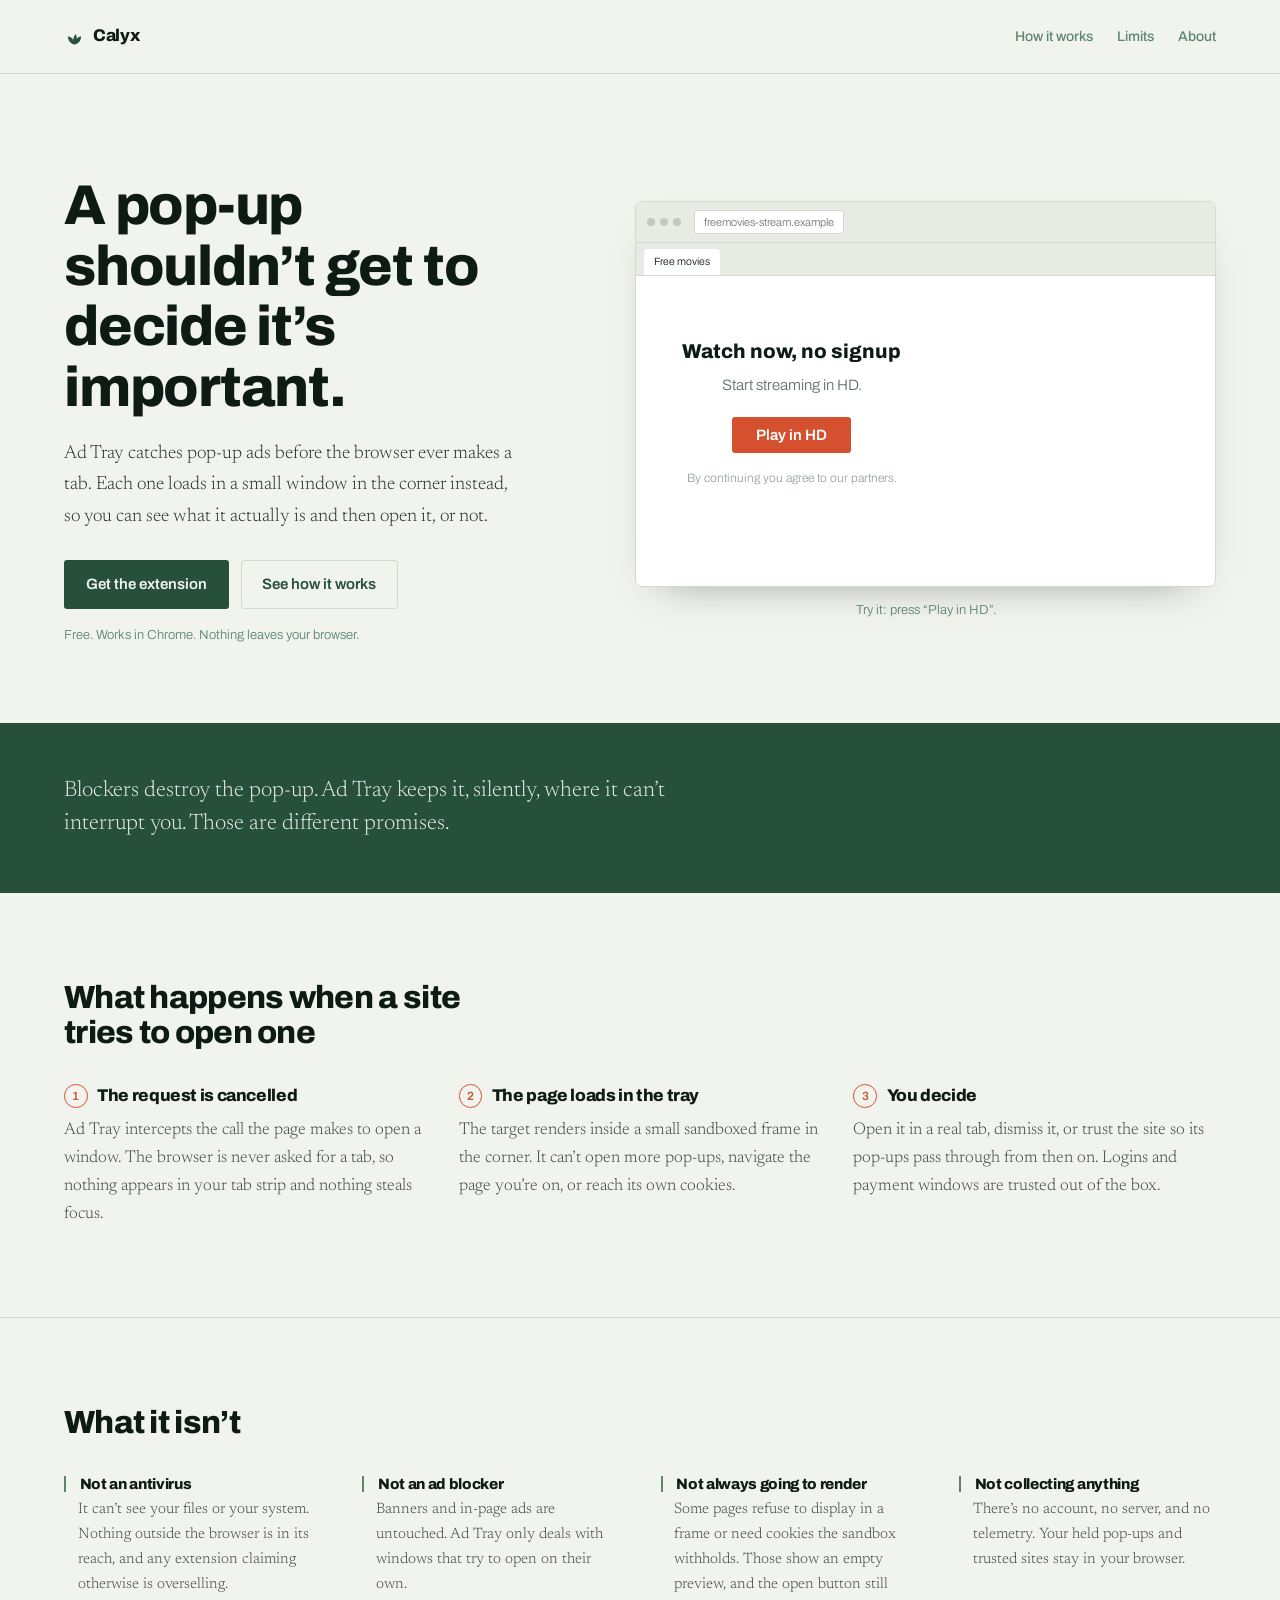
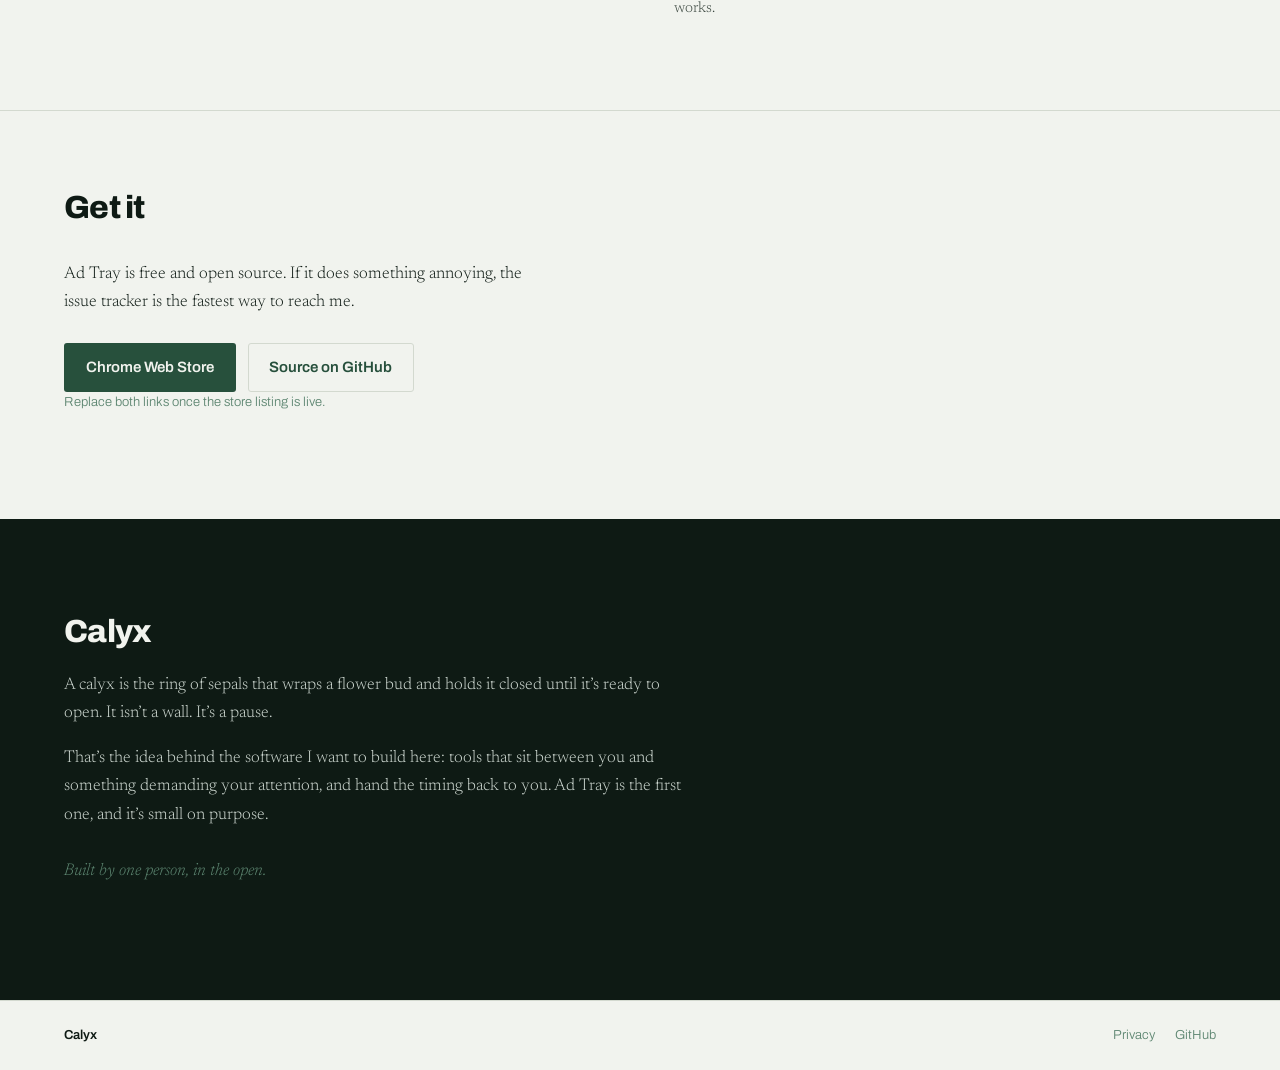
==== index.html @ 63e97046 "Elevated a file directory to root" ====
<!doctype html>
<html lang="en">
<head>
<meta charset="utf-8" />
<meta name="viewport" content="width=device-width, initial-scale=1" />
<title>Ad Tray — pop-ups, held until you decide · Calyx</title>
<meta name="description" content="Ad Tray catches pop-up ads before a tab is ever created and holds them in a small tray, rendered live, so you choose what actually opens." />
<link rel="preconnect" href="https://fonts.googleapis.com" />
<link rel="preconnect" href="https://fonts.gstatic.com" crossorigin />
<link href="https://fonts.googleapis.com/css2?family=Archivo:wght@500;600;800&family=Newsreader:ital,opsz,wght@0,6..72,300;0,6..72,400;1,6..72,400&display=swap" rel="stylesheet" />
<link rel="stylesheet" href="styles.css" />
</head>
<body>

<header class="masthead">
  <a class="wordmark" href="/">
    <svg viewBox="0 0 24 24" aria-hidden="true" focusable="false">
      <path d="M12 21c0-5-3.2-8.4-7.5-9.4C4.5 16.6 7.6 20.4 12 21Z"/>
      <path d="M12 21c0-5 3.2-8.4 7.5-9.4C19.5 16.6 16.4 20.4 12 21Z"/>
      <path d="M12 21c-2.4-4.4-1.6-8.9 1.6-12C15.2 13.1 14.7 17.4 12 21Z"/>
    </svg>
    Calyx
  </a>
  <nav>
    <a href="#how">How it works</a>
    <a href="#limits">Limits</a>
    <a href="#calyx">About</a>
  </nav>
</header>

<main>

  <section class="hero">
    <div class="hero-copy">
      <h1>A pop-up shouldn’t get to decide it’s important.</h1>
      <p class="lede">
        Ad Tray catches pop-up ads before the browser ever makes a tab.
        Each one loads in a small window in the corner instead, so you can
        see what it actually is and then open it, or not.
      </p>
      <div class="cta-row">
        <a class="btn btn-primary" href="#install">Get the extension</a>
        <a class="btn btn-quiet" href="#how">See how it works</a>
      </div>
      <p class="note">Free. Works in Chrome. Nothing leaves your browser.</p>
    </div>

    <div class="hero-demo">
      <figure class="browser" id="demo">
        <figcaption class="sr-only">
          An interactive demonstration. Activating the bait button on the
          simulated page adds a held pop-up to the tray instead of opening
          a tab.
        </figcaption>

        <div class="browser-bar">
          <span class="light"></span><span class="light"></span><span class="light"></span>
          <span class="browser-url">freemovies-stream.example</span>
        </div>

        <div class="browser-tabs" id="demoTabs">
          <span class="tab active">Free movies</span>
        </div>

        <div class="browser-page">
          <div class="fake-content">
            <p class="fake-h">Watch now, no signup</p>
            <p class="fake-p">Start streaming in HD.</p>
            <button class="bait" id="baitBtn">Play in HD</button>
            <p class="fake-small">By continuing you agree to our partners.</p>
          </div>

          <div class="tray" id="tray" hidden>
            <div class="tray-head">
              <span class="tray-count" id="trayCount">0</span> held
              <button class="tray-clear" id="clearBtn">Clear</button>
            </div>
            <div class="tray-stack" id="trayStack"></div>
          </div>
        </div>
      </figure>
      <p class="demo-hint" id="demoHint">Try it: press “Play in HD”.</p>
    </div>
  </section>

  <section class="strip">
    <p>
      Blockers destroy the pop-up. Ad Tray keeps it, silently, where it
      can’t interrupt you. Those are different promises.
    </p>
  </section>

  <section id="how" class="how">
    <h2>What happens when a site tries to open one</h2>
    <ol class="steps">
      <li>
        <h3>The request is cancelled</h3>
        <p>
          Ad Tray intercepts the call the page makes to open a window. The
          browser is never asked for a tab, so nothing appears in your tab
          strip and nothing steals focus.
        </p>
      </li>
      <li>
        <h3>The page loads in the tray</h3>
        <p>
          The target renders inside a small sandboxed frame in the corner.
          It can’t open more pop-ups, navigate the page you’re on, or reach
          its own cookies.
        </p>
      </li>
      <li>
        <h3>You decide</h3>
        <p>
          Open it in a real tab, dismiss it, or trust the site so its
          pop-ups pass through from then on. Logins and payment windows are
          trusted out of the box.
        </p>
      </li>
    </ol>
  </section>

  <section id="limits" class="limits">
    <h2>What it isn’t</h2>
    <div class="limit-grid">
      <div>
        <h3>Not an antivirus</h3>
        <p>
          It can’t see your files or your system. Nothing outside the
          browser is in its reach, and any extension claiming otherwise is
          overselling.
        </p>
      </div>
      <div>
        <h3>Not an ad blocker</h3>
        <p>
          Banners and in-page ads are untouched. Ad Tray only deals with
          windows that try to open on their own.
        </p>
      </div>
      <div>
        <h3>Not always going to render</h3>
        <p>
          Some pages refuse to display in a frame or need cookies the
          sandbox withholds. Those show an empty preview, and the open
          button still works.
        </p>
      </div>
      <div>
        <h3>Not collecting anything</h3>
        <p>
          There’s no account, no server, and no telemetry. Your held
          pop-ups and trusted sites stay in your browser.
        </p>
      </div>
    </div>
  </section>

  <section id="install" class="install">
    <h2>Get it</h2>
    <p>
      Ad Tray is free and open source. If it does something annoying, the
      issue tracker is the fastest way to reach me.
    </p>
    <div class="cta-row">
      <a class="btn btn-primary" href="#" id="storeLink">Chrome Web Store</a>
      <a class="btn btn-quiet" href="https://github.com/" id="repoLink">Source on GitHub</a>
    </div>
    <p class="note">Replace both links once the store listing is live.</p>
  </section>

  <section id="calyx" class="calyx">
    <div class="calyx-inner">
      <h2>Calyx</h2>
      <p>
        A calyx is the ring of sepals that wraps a flower bud and holds it
        closed until it’s ready to open. It isn’t a wall. It’s a pause.
      </p>
      <p>
        That’s the idea behind the software I want to build here: tools that
        sit between you and something demanding your attention, and hand the
        timing back to you. Ad Tray is the first one, and it’s small on
        purpose.
      </p>
      <p class="signoff">Built by one person, in the open.</p>
    </div>
  </section>

</main>

<footer>
  <p>Calyx</p>
  <nav>
    <a href="privacy.html">Privacy</a>
    <a href="https://github.com/">GitHub</a>
  </nav>
</footer>

<script src="demo.js"></script>
</body>
</html>
---- styles.css ----
/* Calyx — a calyx encloses a bud until it opens, so the visual language is
   enclosure: nested frames, held edges, one signal colour for "held". */

:root {
  --paper: #f1f3ee;
  --paper-deep: #e7ebe4;
  --ink: #0e1a14;
  --sepal: #27503c;
  --moss: #5c8570;
  --hold: #d4502f;
  --line: #d3d9cf;

  --measure: 62ch;
  --gutter: clamp(1.25rem, 5vw, 5rem);
}

* { box-sizing: border-box; }

html { -webkit-text-size-adjust: 100%; }

body {
  margin: 0;
  background: var(--paper);
  color: var(--ink);
  font-family: "Newsreader", Georgia, serif;
  font-size: 1.0625rem;
  line-height: 1.65;
  font-weight: 300;
}

h1, h2, h3, .btn, .masthead, .tray, .browser, .note, .demo-hint {
  font-family: "Archivo", system-ui, sans-serif;
}

h1, h2, h3 { font-weight: 800; letter-spacing: -0.022em; line-height: 1.08; }

a { color: var(--sepal); }

.sr-only {
  position: absolute; width: 1px; height: 1px; padding: 0; margin: -1px;
  overflow: hidden; clip: rect(0 0 0 0); white-space: nowrap; border: 0;
}

:focus-visible {
  outline: 2px solid var(--hold);
  outline-offset: 3px;
  border-radius: 2px;
}

/* ---------- masthead ---------- */

.masthead {
  display: flex; align-items: center; justify-content: space-between;
  gap: 1.5rem; padding: 1.4rem var(--gutter);
  border-bottom: 1px solid var(--line);
}

.wordmark {
  display: inline-flex; align-items: center; gap: 0.5rem;
  font-weight: 800; font-size: 1.0625rem; letter-spacing: -0.02em;
  color: var(--ink); text-decoration: none;
}

.wordmark svg { width: 21px; height: 21px; fill: var(--sepal); }

.masthead nav { display: flex; gap: 1.5rem; font-size: 0.875rem; font-weight: 500; }
.masthead nav a { color: var(--moss); text-decoration: none; }
.masthead nav a:hover { color: var(--ink); }

/* ---------- hero ---------- */

.hero {
  display: grid;
  grid-template-columns: minmax(0, 0.92fr) minmax(0, 1.08fr);
  gap: clamp(2rem, 6vw, 5rem);
  align-items: center;
  padding: clamp(3rem, 8vw, 6.5rem) var(--gutter) clamp(2.5rem, 6vw, 5rem);
}

h1 {
  font-size: clamp(2.1rem, 4.6vw, 3.5rem);
  margin: 0 0 1.25rem;
  max-width: 15ch;
}

.lede {
  font-size: 1.1875rem;
  max-width: 46ch;
  margin: 0 0 1.75rem;
  color: #22332b;
}

.cta-row { display: flex; flex-wrap: wrap; gap: 0.75rem; }

.btn {
  display: inline-block; text-decoration: none;
  font-size: 0.9375rem; font-weight: 600;
  padding: 0.7rem 1.3rem; border-radius: 3px;
  border: 1px solid transparent;
}

.btn-primary { background: var(--sepal); color: var(--paper); }
.btn-primary:hover { background: var(--ink); }

.btn-quiet { color: var(--sepal); border-color: var(--line); background: transparent; }
.btn-quiet:hover { border-color: var(--moss); }

.note {
  font-size: 0.8125rem; color: var(--moss); margin: 1rem 0 0;
}

/* ---------- hero demo ---------- */

.browser {
  margin: 0;
  background: #fff;
  border: 1px solid var(--line);
  border-radius: 7px;
  overflow: hidden;
  box-shadow: 0 18px 40px -28px rgba(14, 26, 20, 0.5);
}

.browser-bar {
  display: flex; align-items: center; gap: 5px;
  padding: 8px 11px; background: var(--paper-deep);
  border-bottom: 1px solid var(--line);
}

.light { width: 8px; height: 8px; border-radius: 50%; background: #c3cabd; }

.browser-url {
  margin-left: 8px; font-size: 11px; color: #6d7a70;
  background: #fff; border: 1px solid var(--line);
  border-radius: 3px; padding: 2px 9px;
  overflow: hidden; text-overflow: ellipsis; white-space: nowrap;
}

.browser-tabs {
  display: flex; gap: 3px; padding: 6px 8px 0;
  background: var(--paper-deep); border-bottom: 1px solid var(--line);
  min-height: 30px; overflow: hidden;
}

.tab {
  font-size: 10.5px; padding: 4px 10px;
  background: #dfe4dc; color: #5d6a61;
  border-radius: 4px 4px 0 0; white-space: nowrap;
  max-width: 108px; overflow: hidden; text-overflow: ellipsis;
}

.tab.active { background: #fff; color: var(--ink); }
.tab.junk { background: #f0d9d2; color: #8c3d29; }

.browser-page {
  position: relative;
  padding: clamp(1.6rem, 4vw, 2.3rem) 1.2rem clamp(1.6rem, 4vw, 2.2rem);
  min-height: 310px;
  overflow: hidden;
}

/* The simulated page sits left of centre so the tray, which grows downward
   as pop-ups stack up, never lands on top of it. */
.fake-content {
  max-width: 15rem;
  margin-left: clamp(0.25rem, 3%, 1.5rem);
  text-align: center;
  padding-top: 1.4rem;
}

.fake-h { font-family: "Archivo", sans-serif; font-weight: 800; font-size: 1.25rem; margin: 0 0 0.3rem; }
.fake-p { font-size: 0.9375rem; color: #63706a; margin: 0 0 1.2rem; }

.bait {
  font-family: "Archivo", sans-serif; font-weight: 600; font-size: 0.9375rem;
  background: var(--hold); color: #fff; border: 0;
  padding: 0.65rem 1.5rem; border-radius: 3px; cursor: pointer;
}
.bait:hover { filter: brightness(0.93); }

.fake-small { font-size: 0.75rem; color: #99a49d; margin: 1rem 0 0; }

/* the tray, nested in the corner of the simulated page */
.tray {
  position: absolute; top: 11px; right: 11px;
  width: 136px; text-align: left;
}

.tray-head {
  display: flex; align-items: center; gap: 6px;
  font-size: 10.5px; font-weight: 500; color: #4d5a52;
  background: #fff; border: 1px solid var(--line);
  border-radius: 999px; padding: 3px 5px 3px 10px;
  margin-bottom: 6px;
}

.tray-count { font-weight: 800; color: var(--ink); }

.tray-clear {
  margin-left: auto; font: inherit; font-size: 10px;
  border: 1px solid var(--line); background: #fff; color: #4d5a52;
  border-radius: 999px; padding: 2px 8px; cursor: pointer;
}
.tray-clear:hover { background: var(--paper); }

.tray-stack { position: relative; height: 132px; }

.held {
  position: absolute; top: 0; right: 0; width: 122px;
  background: #fff; border: 1px solid var(--line);
  border-radius: 5px; overflow: hidden;
  box-shadow: 0 5px 14px -8px rgba(14, 26, 20, 0.55);
}

.held-bar {
  display: flex; align-items: center; gap: 3px;
  background: #2d3833; padding: 4px 6px;
}
.held-bar i { width: 4px; height: 4px; border-radius: 50%; background: #7d8a83; }
.held-bar span {
  margin-left: 3px; font-size: 8px; color: #c4ccc6;
  overflow: hidden; text-overflow: ellipsis; white-space: nowrap;
}

.held-body {
  height: 52px; padding: 7px 8px;
  font-size: 8.5px; line-height: 1.45; color: #8a938d;
  background: repeating-linear-gradient(
    180deg, #fff 0 7px, #f4f6f3 7px 8px
  );
}

.held-body b {
  display: block; font-family: "Archivo", sans-serif;
  font-size: 9.5px; color: #3d4943; margin-bottom: 3px;
}

.held-foot {
  display: flex; gap: 4px; padding: 5px 6px;
  border-top: 1px solid #eef0ec;
}

.held-foot button {
  font-family: "Archivo", sans-serif; font-size: 8.5px; font-weight: 600;
  border-radius: 3px; padding: 3px 7px; cursor: pointer; border: 1px solid var(--line);
  background: #fff; color: #3d4943;
}
.held-foot .go { background: var(--sepal); border-color: var(--sepal); color: #fff; }
.held-foot .no { margin-left: auto; color: #949d97; }

.demo-hint {
  font-size: 0.8125rem; color: var(--moss);
  margin: 0.85rem 0 0; text-align: center;
}

@keyframes settle {
  from { transform: translate(-26px, 46px) scale(0.82); opacity: 0; }
  to   { transform: translate(0, 0) scale(1); opacity: 1; }
}

.held.entering { animation: settle 0.34s cubic-bezier(0.2, 0.7, 0.3, 1) both; }

@media (prefers-reduced-motion: reduce) {
  .held.entering { animation: none; }
  * { transition: none !important; }
}

/* ---------- strip ---------- */

.strip {
  background: var(--sepal); color: #e4ebe5;
  padding: clamp(2.2rem, 5vw, 3.2rem) var(--gutter);
}

.strip p {
  margin: 0; max-width: 54ch;
  font-size: clamp(1.125rem, 2.1vw, 1.4rem);
  line-height: 1.5;
}

/* ---------- how ---------- */

.how { padding: clamp(3.2rem, 7vw, 5.5rem) var(--gutter); }

.how h2, .limits h2, .install h2 {
  font-size: clamp(1.5rem, 2.8vw, 2rem);
  margin: 0 0 2.2rem; max-width: 20ch;
}

.steps {
  list-style: none; counter-reset: s; padding: 0; margin: 0;
  display: grid; gap: 2rem;
  grid-template-columns: repeat(auto-fit, minmax(248px, 1fr));
}

.steps li { counter-increment: s; }

.steps h3 {
  font-size: 1.0625rem; margin: 0 0 0.5rem;
  display: flex; align-items: baseline; gap: 0.6rem;
}

.steps h3::before {
  content: counter(s);
  font-size: 0.75rem; font-weight: 600; color: var(--hold);
  border: 1px solid var(--hold); border-radius: 50%;
  width: 1.35rem; height: 1.35rem; flex: 0 0 auto;
  display: inline-flex; align-items: center; justify-content: center;
  transform: translateY(-1px);
}

.steps p { margin: 0; max-width: 38ch; color: #3a463f; }

/* ---------- limits ---------- */

.limits {
  padding: clamp(3.2rem, 7vw, 5.5rem) var(--gutter);
  border-top: 1px solid var(--line);
}

.limit-grid {
  display: grid; gap: 1.6rem 2.6rem;
  grid-template-columns: repeat(auto-fit, minmax(232px, 1fr));
}

.limit-grid h3 {
  font-size: 0.9375rem; margin: 0 0 0.4rem;
  padding-left: 0.85rem; border-left: 2px solid var(--moss);
}

.limit-grid p { margin: 0 0 0 0.85rem; font-size: 0.9375rem; color: #3a463f; max-width: 36ch; }

/* ---------- install ---------- */

.install {
  padding: clamp(3.2rem, 7vw, 5rem) var(--gutter);
  border-top: 1px solid var(--line);
}

.install p { max-width: 48ch; margin: 0 0 1.6rem; }

/* ---------- calyx ---------- */

.calyx {
  background: var(--ink); color: #cfd9d2;
  padding: clamp(3.4rem, 8vw, 6rem) var(--gutter);
}

.calyx-inner { max-width: var(--measure); }

.calyx h2 {
  color: var(--paper); font-size: clamp(1.5rem, 2.8vw, 2rem); margin: 0 0 1.4rem;
}

.calyx p { margin: 0 0 1.1rem; }
.calyx .signoff { color: var(--moss); font-style: italic; margin-top: 1.8rem; }

/* ---------- footer ---------- */

footer {
  display: flex; align-items: center; justify-content: space-between;
  gap: 1rem; flex-wrap: wrap;
  padding: 1.5rem var(--gutter);
  font-family: "Archivo", sans-serif; font-size: 0.8125rem;
  border-top: 1px solid var(--line); color: var(--moss);
}

footer p { margin: 0; font-weight: 600; color: var(--ink); }
footer nav { display: flex; gap: 1.25rem; }
footer a { color: var(--moss); text-decoration: none; }
footer a:hover { color: var(--ink); }

/* ---------- responsive ---------- */

@media (max-width: 860px) {
  .hero { grid-template-columns: 1fr; padding-top: clamp(2.2rem, 7vw, 3.5rem); }
  h1 { max-width: 18ch; }
  .masthead nav { gap: 1rem; font-size: 0.8125rem; }
}

@media (max-width: 520px) {
  .masthead { flex-direction: column; align-items: flex-start; gap: 0.75rem; }
  .browser-page { min-height: 250px; padding-left: 1rem; padding-right: 1rem; }
  .tray { width: 120px; }
  .held { width: 108px; }
  .fake-content { max-width: 12.5rem; }
}
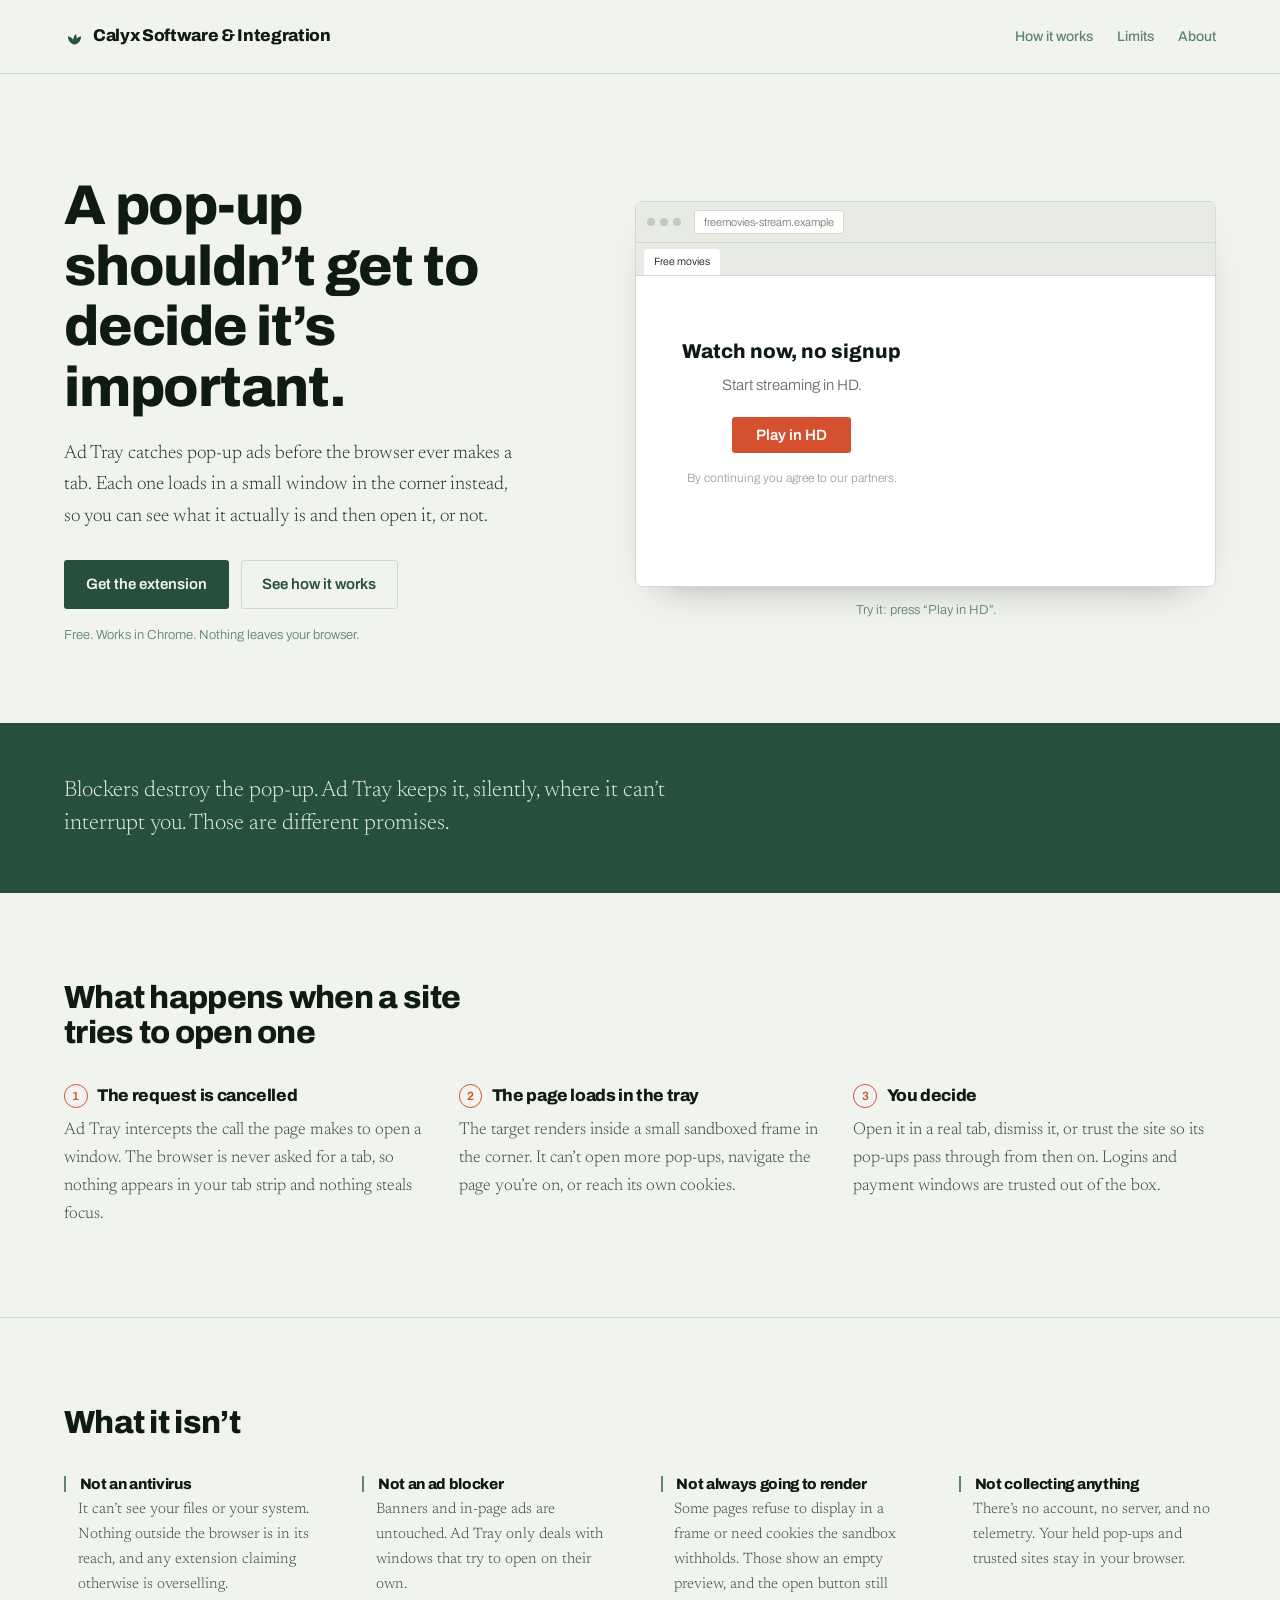
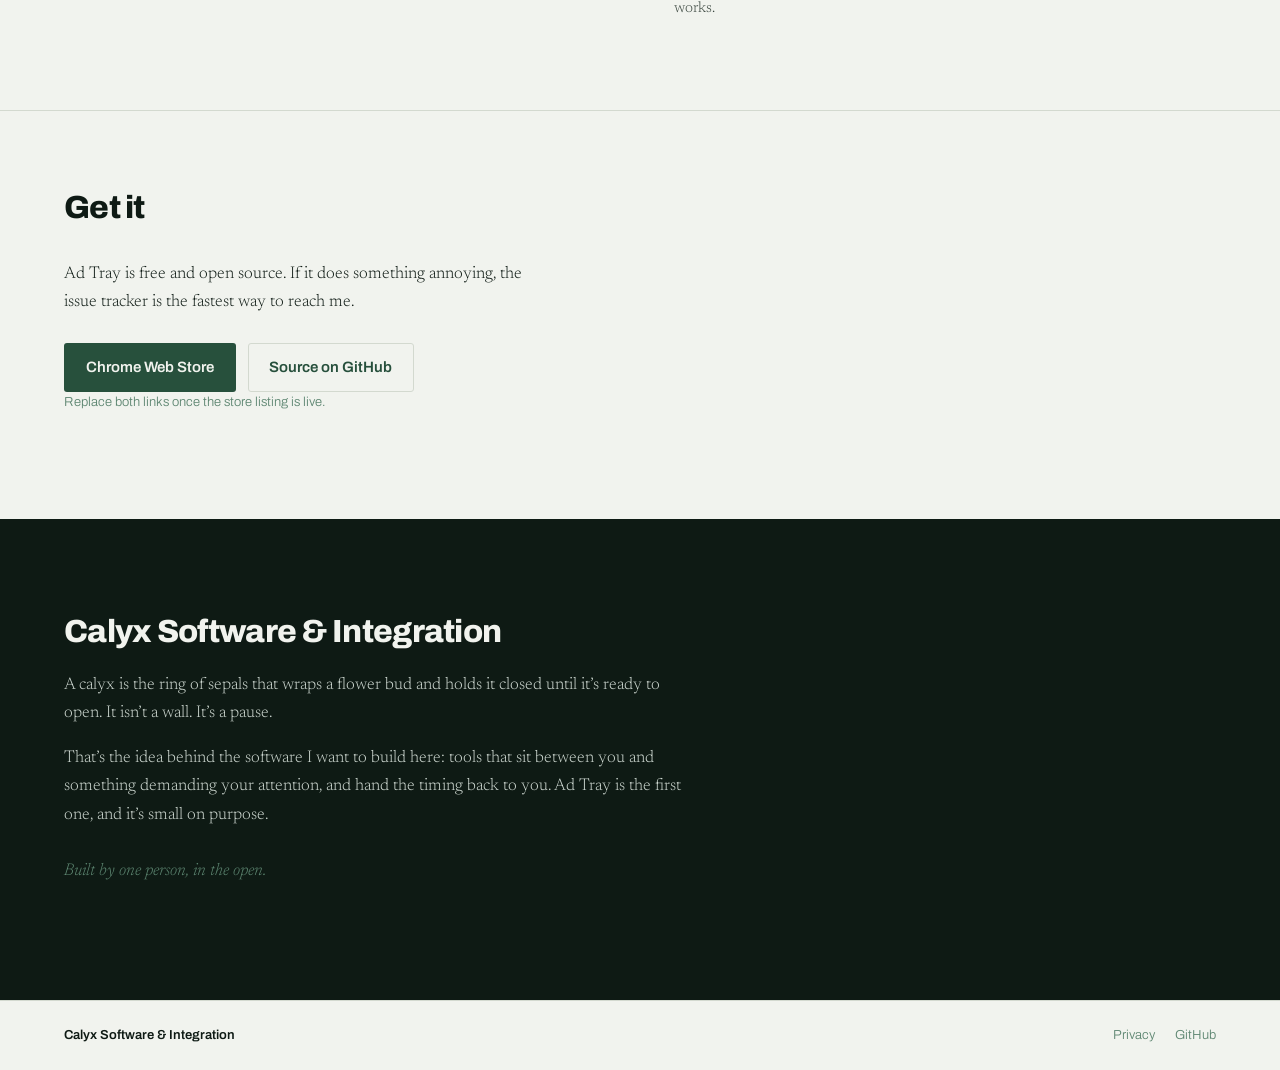
==== commit 0e5c5339: "Modified the company name" ====
--- a/index.html
+++ b/index.html
@@ -3,7 +3,7 @@
 <head>
 <meta charset="utf-8" />
 <meta name="viewport" content="width=device-width, initial-scale=1" />
-<title>Ad Tray — pop-ups, held until you decide · Calyx</title>
+<title>Calyx Software & Integration</title>
 <meta name="description" content="Ad Tray catches pop-up ads before a tab is ever created and holds them in a small tray, rendered live, so you choose what actually opens." />
 <link rel="preconnect" href="https://fonts.googleapis.com" />
 <link rel="preconnect" href="https://fonts.gstatic.com" crossorigin />
@@ -19,7 +19,7 @@
       <path d="M12 21c0-5 3.2-8.4 7.5-9.4C19.5 16.6 16.4 20.4 12 21Z"/>
       <path d="M12 21c-2.4-4.4-1.6-8.9 1.6-12C15.2 13.1 14.7 17.4 12 21Z"/>
     </svg>
-    Calyx
+    Calyx Software & Integration
   </a>
   <nav>
     <a href="#how">How it works</a>
@@ -171,7 +171,7 @@
 
   <section id="calyx" class="calyx">
     <div class="calyx-inner">
-      <h2>Calyx</h2>
+      <h2>Calyx Software & Integration</h2>
       <p>
         A calyx is the ring of sepals that wraps a flower bud and holds it
         closed until it’s ready to open. It isn’t a wall. It’s a pause.
@@ -189,7 +189,7 @@
 </main>
 
 <footer>
-  <p>Calyx</p>
+  <p>Calyx Software & Integration</p>
   <nav>
     <a href="privacy.html">Privacy</a>
     <a href="https://github.com/">GitHub</a>
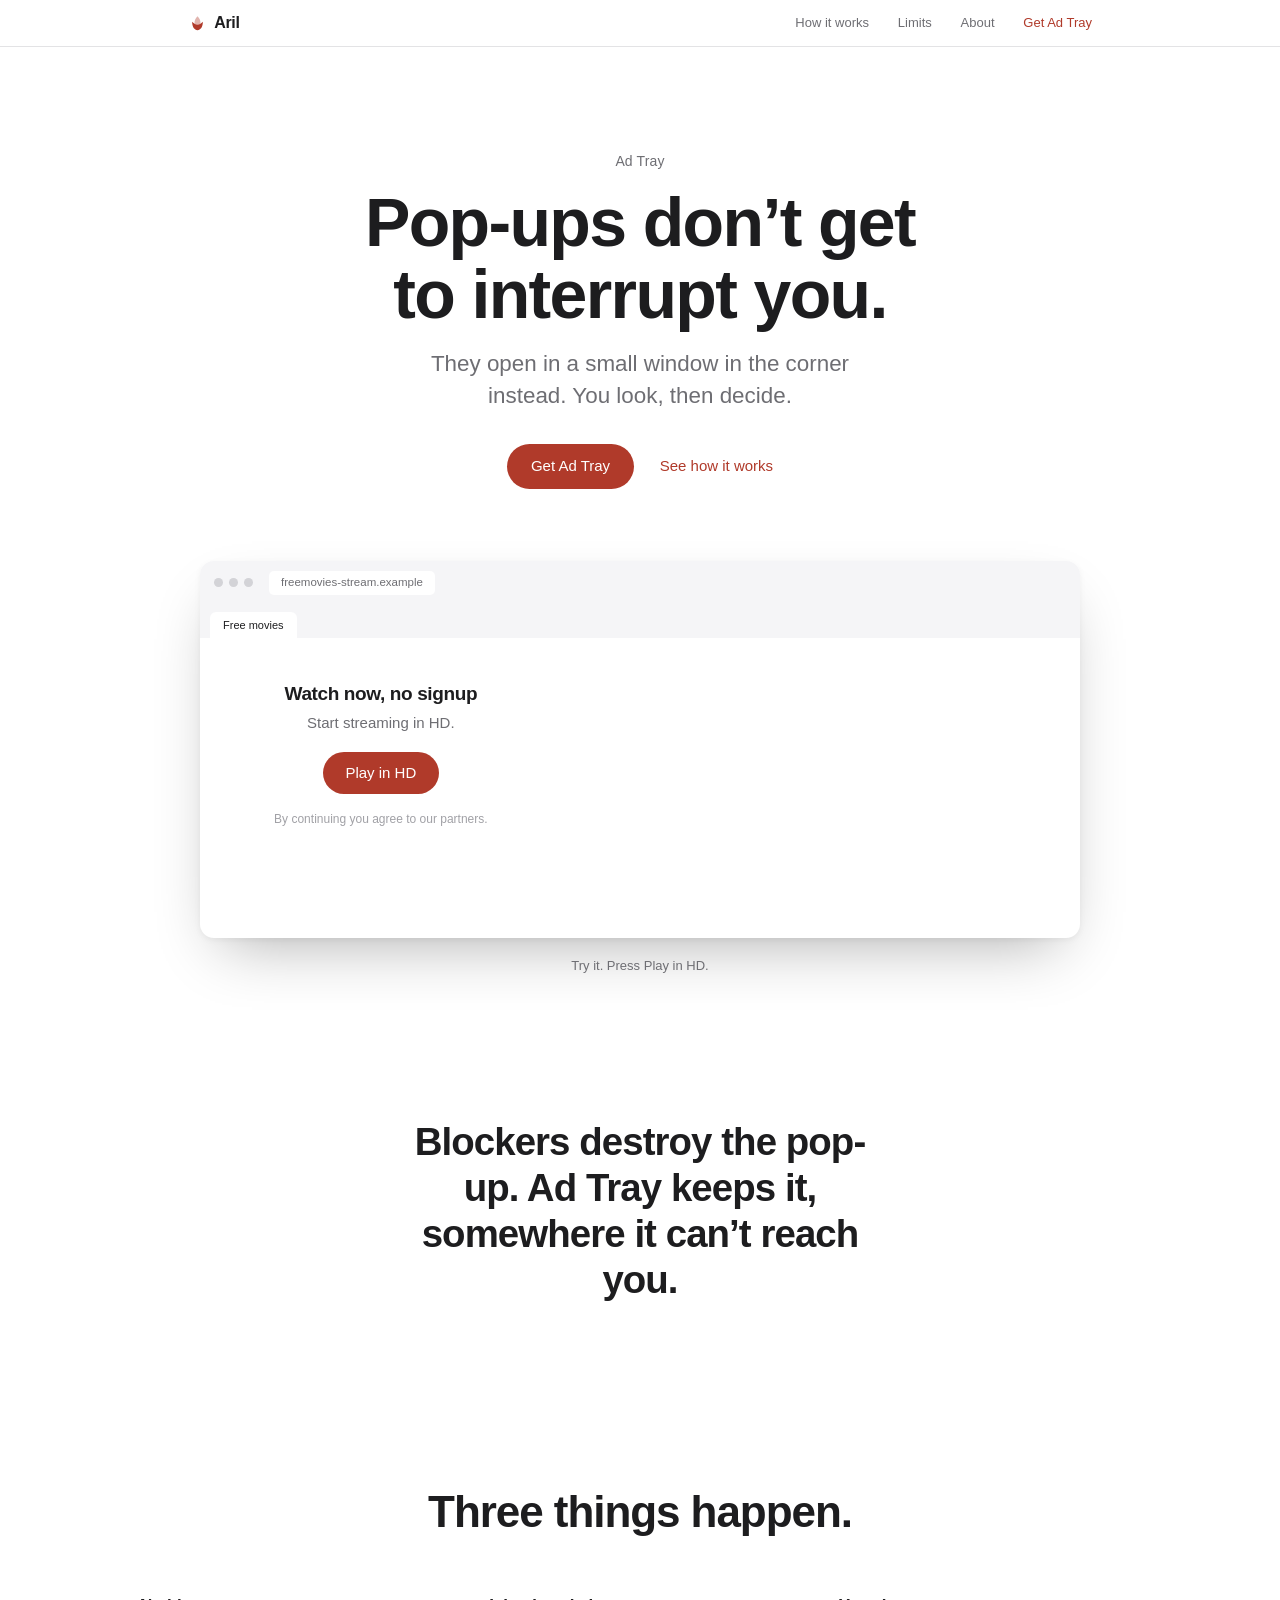
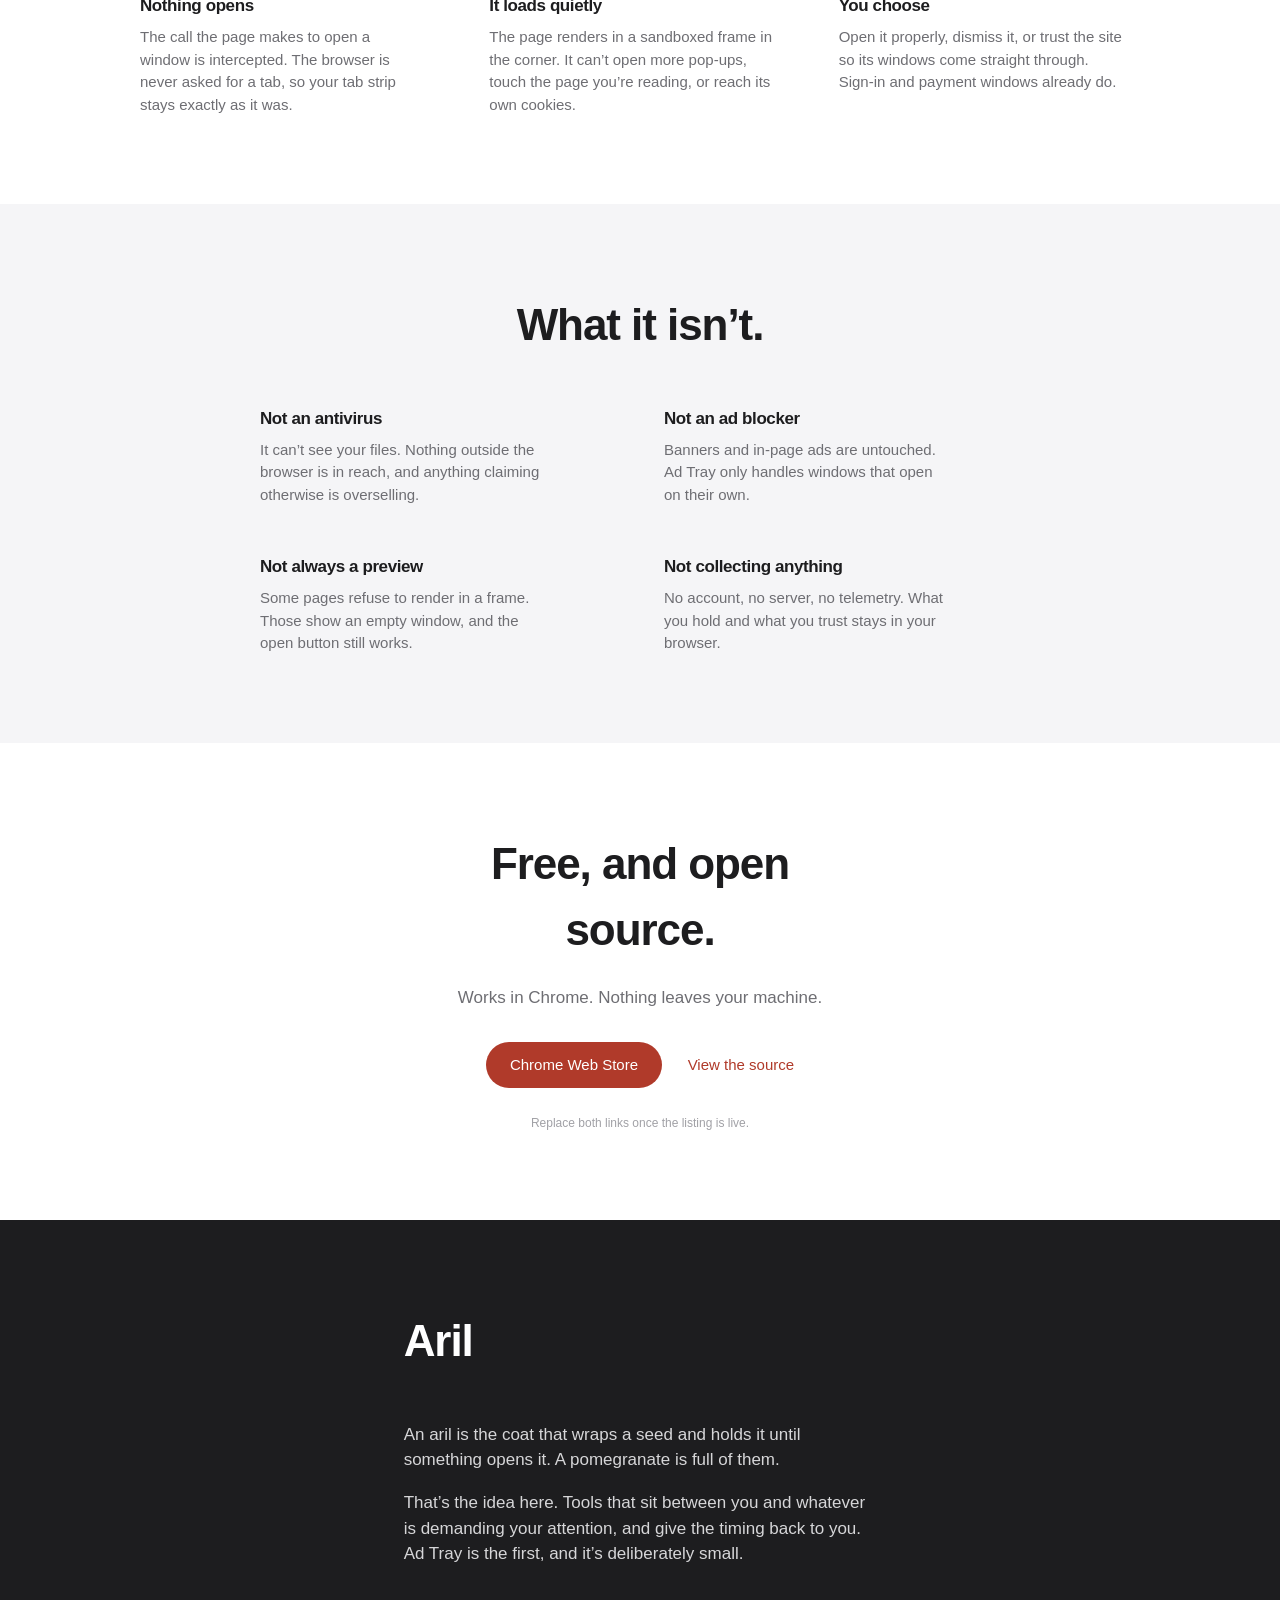
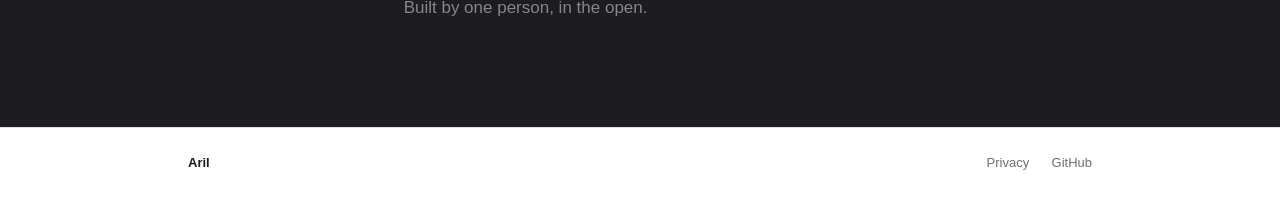
==== commit 73d25d1c: "Webpage renewal" ====
--- a/index.html
+++ b/index.html
@@ -3,197 +3,172 @@
 <head>
 <meta charset="utf-8" />
 <meta name="viewport" content="width=device-width, initial-scale=1" />
-<title>Calyx Software & Integration</title>
+<title>Ad Tray — Aril</title>
 <meta name="description" content="Ad Tray catches pop-up ads before a tab is ever created and holds them in a small tray, rendered live, so you choose what actually opens." />
-<link rel="preconnect" href="https://fonts.googleapis.com" />
-<link rel="preconnect" href="https://fonts.gstatic.com" crossorigin />
-<link href="https://fonts.googleapis.com/css2?family=Archivo:wght@500;600;800&family=Newsreader:ital,opsz,wght@0,6..72,300;0,6..72,400;1,6..72,400&display=swap" rel="stylesheet" />
+<link rel="icon" href="favicon.svg" type="image/svg+xml" />
 <link rel="stylesheet" href="styles.css" />
 </head>
 <body>
 
-<header class="masthead">
-  <a class="wordmark" href="/">
-    <svg viewBox="0 0 24 24" aria-hidden="true" focusable="false">
-      <path d="M12 21c0-5-3.2-8.4-7.5-9.4C4.5 16.6 7.6 20.4 12 21Z"/>
-      <path d="M12 21c0-5 3.2-8.4 7.5-9.4C19.5 16.6 16.4 20.4 12 21Z"/>
-      <path d="M12 21c-2.4-4.4-1.6-8.9 1.6-12C15.2 13.1 14.7 17.4 12 21Z"/>
-    </svg>
-    Calyx Software & Integration
-  </a>
-  <nav>
-    <a href="#how">How it works</a>
-    <a href="#limits">Limits</a>
-    <a href="#calyx">About</a>
-  </nav>
+<header class="nav">
+  <div class="nav-inner">
+    <a class="brand" href="/">
+      <svg viewBox="0 0 128 128" aria-hidden="true" focusable="false">
+        <path class="seed" d="M64,15 C79,29 86,47 84,67 C77,72 71,74 64,74 C57,74 51,72 44,67 C42,47 49,29 64,15 Z"/>
+        <path class="coat" d="M28,55 C28,91 44,110 64,113 C84,110 100,91 100,55 C87,69 76,75 64,75 C52,75 41,69 28,55 Z" transform="translate(0,-3)"/>
+      </svg>
+      Aril
+    </a>
+    <nav>
+      <a href="#how">How it works</a>
+      <a href="#limits">Limits</a>
+      <a href="#about">About</a>
+      <a href="#get" class="nav-cta">Get Ad Tray</a>
+    </nav>
+  </div>
 </header>
 
 <main>
 
   <section class="hero">
-    <div class="hero-copy">
-      <h1>A pop-up shouldn’t get to decide it’s important.</h1>
-      <p class="lede">
-        Ad Tray catches pop-up ads before the browser ever makes a tab.
-        Each one loads in a small window in the corner instead, so you can
-        see what it actually is and then open it, or not.
-      </p>
-      <div class="cta-row">
-        <a class="btn btn-primary" href="#install">Get the extension</a>
-        <a class="btn btn-quiet" href="#how">See how it works</a>
-      </div>
-      <p class="note">Free. Works in Chrome. Nothing leaves your browser.</p>
+    <p class="kicker">Ad Tray</p>
+    <h1>Pop-ups don’t get to interrupt you.</h1>
+    <p class="lede">
+      They open in a small window in the corner instead. You look, then
+      decide.
+    </p>
+    <div class="actions">
+      <a class="btn" href="#get">Get Ad Tray</a>
+      <a class="link" href="#how">See how it works</a>
     </div>
 
-    <div class="hero-demo">
-      <figure class="browser" id="demo">
-        <figcaption class="sr-only">
-          An interactive demonstration. Activating the bait button on the
-          simulated page adds a held pop-up to the tray instead of opening
-          a tab.
-        </figcaption>
-
-        <div class="browser-bar">
-          <span class="light"></span><span class="light"></span><span class="light"></span>
-          <span class="browser-url">freemovies-stream.example</span>
+    <figure class="stage">
+      <figcaption class="sr-only">
+        An interactive demonstration. Pressing the button on the simulated
+        page adds a held pop-up to the tray instead of opening a tab.
+      </figcaption>
+      <div class="browser">
+        <div class="chrome-bar">
+          <span class="dot"></span><span class="dot"></span><span class="dot"></span>
+          <span class="url">freemovies-stream.example</span>
         </div>
-
-        <div class="browser-tabs" id="demoTabs">
-          <span class="tab active">Free movies</span>
+        <div class="tabstrip">
+          <span class="tab">Free movies</span>
         </div>
-
-        <div class="browser-page">
-          <div class="fake-content">
-            <p class="fake-h">Watch now, no signup</p>
-            <p class="fake-p">Start streaming in HD.</p>
+        <div class="viewport">
+          <div class="content">
+            <p class="c-h">Watch now, no signup</p>
+            <p class="c-p">Start streaming in HD.</p>
             <button class="bait" id="baitBtn">Play in HD</button>
-            <p class="fake-small">By continuing you agree to our partners.</p>
+            <p class="c-s">By continuing you agree to our partners.</p>
           </div>
-
           <div class="tray" id="tray" hidden>
             <div class="tray-head">
-              <span class="tray-count" id="trayCount">0</span> held
-              <button class="tray-clear" id="clearBtn">Clear</button>
+              <span id="trayCount">0</span> held
+              <button id="clearBtn">Clear</button>
             </div>
             <div class="tray-stack" id="trayStack"></div>
           </div>
         </div>
-      </figure>
-      <p class="demo-hint" id="demoHint">Try it: press “Play in HD”.</p>
-    </div>
+      </div>
+      <p class="caption" id="demoHint">Try it. Press Play in HD.</p>
+    </figure>
   </section>
 
-  <section class="strip">
+  <section class="quote">
     <p>
-      Blockers destroy the pop-up. Ad Tray keeps it, silently, where it
-      can’t interrupt you. Those are different promises.
+      Blockers destroy the pop-up. Ad Tray keeps it, somewhere it can’t
+      reach you.
     </p>
   </section>
 
-  <section id="how" class="how">
-    <h2>What happens when a site tries to open one</h2>
-    <ol class="steps">
-      <li>
-        <h3>The request is cancelled</h3>
+  <section id="how" class="panel">
+    <h2>Three things happen.</h2>
+    <div class="triple">
+      <div>
+        <h3>Nothing opens</h3>
         <p>
-          Ad Tray intercepts the call the page makes to open a window. The
-          browser is never asked for a tab, so nothing appears in your tab
-          strip and nothing steals focus.
-        </p>
-      </li>
-      <li>
-        <h3>The page loads in the tray</h3>
-        <p>
-          The target renders inside a small sandboxed frame in the corner.
-          It can’t open more pop-ups, navigate the page you’re on, or reach
-          its own cookies.
-        </p>
-      </li>
-      <li>
-        <h3>You decide</h3>
-        <p>
-          Open it in a real tab, dismiss it, or trust the site so its
-          pop-ups pass through from then on. Logins and payment windows are
-          trusted out of the box.
-        </p>
-      </li>
-    </ol>
-  </section>
-
-  <section id="limits" class="limits">
-    <h2>What it isn’t</h2>
-    <div class="limit-grid">
-      <div>
-        <h3>Not an antivirus</h3>
-        <p>
-          It can’t see your files or your system. Nothing outside the
-          browser is in its reach, and any extension claiming otherwise is
-          overselling.
+          The call the page makes to open a window is intercepted. The
+          browser is never asked for a tab, so your tab strip stays exactly
+          as it was.
         </p>
       </div>
       <div>
-        <h3>Not an ad blocker</h3>
+        <h3>It loads quietly</h3>
         <p>
-          Banners and in-page ads are untouched. Ad Tray only deals with
-          windows that try to open on their own.
+          The page renders in a sandboxed frame in the corner. It can’t open
+          more pop-ups, touch the page you’re reading, or reach its own
+          cookies.
         </p>
       </div>
       <div>
-        <h3>Not always going to render</h3>
+        <h3>You choose</h3>
         <p>
-          Some pages refuse to display in a frame or need cookies the
-          sandbox withholds. Those show an empty preview, and the open
-          button still works.
-        </p>
-      </div>
-      <div>
-        <h3>Not collecting anything</h3>
-        <p>
-          There’s no account, no server, and no telemetry. Your held
-          pop-ups and trusted sites stay in your browser.
+          Open it properly, dismiss it, or trust the site so its windows
+          come straight through. Sign-in and payment windows already do.
         </p>
       </div>
     </div>
   </section>
 
-  <section id="install" class="install">
-    <h2>Get it</h2>
-    <p>
-      Ad Tray is free and open source. If it does something annoying, the
-      issue tracker is the fastest way to reach me.
-    </p>
-    <div class="cta-row">
-      <a class="btn btn-primary" href="#" id="storeLink">Chrome Web Store</a>
-      <a class="btn btn-quiet" href="https://github.com/" id="repoLink">Source on GitHub</a>
+  <section id="limits" class="panel tinted">
+    <h2>What it isn’t.</h2>
+    <div class="quad">
+      <div>
+        <h3>Not an antivirus</h3>
+        <p>It can’t see your files. Nothing outside the browser is in reach, and anything claiming otherwise is overselling.</p>
+      </div>
+      <div>
+        <h3>Not an ad blocker</h3>
+        <p>Banners and in-page ads are untouched. Ad Tray only handles windows that open on their own.</p>
+      </div>
+      <div>
+        <h3>Not always a preview</h3>
+        <p>Some pages refuse to render in a frame. Those show an empty window, and the open button still works.</p>
+      </div>
+      <div>
+        <h3>Not collecting anything</h3>
+        <p>No account, no server, no telemetry. What you hold and what you trust stays in your browser.</p>
+      </div>
     </div>
-    <p class="note">Replace both links once the store listing is live.</p>
   </section>
 
-  <section id="calyx" class="calyx">
-    <div class="calyx-inner">
-      <h2>Calyx Software & Integration</h2>
+  <section id="get" class="panel center">
+    <h2>Free, and open source.</h2>
+    <p class="sub">Works in Chrome. Nothing leaves your machine.</p>
+    <div class="actions">
+      <a class="btn" href="#" id="storeLink">Chrome Web Store</a>
+      <a class="link" href="https://github.com/" id="repoLink">View the source</a>
+    </div>
+    <p class="fineprint">Replace both links once the listing is live.</p>
+  </section>
+
+  <section id="about" class="panel dark">
+    <div class="narrow">
+      <h2>Aril</h2>
       <p>
-        A calyx is the ring of sepals that wraps a flower bud and holds it
-        closed until it’s ready to open. It isn’t a wall. It’s a pause.
+        An aril is the coat that wraps a seed and holds it until something
+        opens it. A pomegranate is full of them.
       </p>
       <p>
-        That’s the idea behind the software I want to build here: tools that
-        sit between you and something demanding your attention, and hand the
-        timing back to you. Ad Tray is the first one, and it’s small on
-        purpose.
+        That’s the idea here. Tools that sit between you and whatever is
+        demanding your attention, and give the timing back to you. Ad Tray
+        is the first, and it’s deliberately small.
       </p>
-      <p class="signoff">Built by one person, in the open.</p>
+      <p class="by">Built by one person, in the open.</p>
     </div>
   </section>
 
 </main>
 
 <footer>
-  <p>Calyx Software & Integration</p>
-  <nav>
-    <a href="privacy.html">Privacy</a>
-    <a href="https://github.com/">GitHub</a>
-  </nav>
+  <div class="foot-inner">
+    <span>Aril</span>
+    <nav>
+      <a href="privacy.html">Privacy</a>
+      <a href="https://github.com/">GitHub</a>
+    </nav>
+  </div>
 </footer>
 
 <script src="demo.js"></script>
--- a/styles.css
+++ b/styles.css
@@ -1,386 +1,289 @@
-/* Calyx — a calyx encloses a bud until it opens, so the visual language is
-   enclosure: nested frames, held edges, one signal colour for "held". */
+/* Aril — an aril is the coat around a seed, so the visual idea is something
+   held and not yet opened. Deliberately quiet: system type, wide space,
+   almost no borders, one accent used only where something is being held. */
 
 :root {
-  --paper: #f1f3ee;
-  --paper-deep: #e7ebe4;
-  --ink: #0e1a14;
-  --sepal: #27503c;
-  --moss: #5c8570;
-  --hold: #d4502f;
-  --line: #d3d9cf;
-
-  --measure: 62ch;
-  --gutter: clamp(1.25rem, 5vw, 5rem);
+  --ink: #1d1d1f;
+  --grey: #6e6e73;
+  --hair: #e3e3e5;
+  --white: #ffffff;
+  --tint: #f5f5f7;
+  --garnet: #b03a2a;
+  --pad: clamp(1.25rem, 5vw, 3rem);
 }
 
 * { box-sizing: border-box; }
 
-html { -webkit-text-size-adjust: 100%; }
+html { -webkit-text-size-adjust: 100%; scroll-behavior: smooth; }
 
 body {
   margin: 0;
-  background: var(--paper);
+  background: var(--white);
   color: var(--ink);
-  font-family: "Newsreader", Georgia, serif;
+  font-family: -apple-system, BlinkMacSystemFont, "SF Pro Text", "Segoe UI",
+    Roboto, "Helvetica Neue", Arial, sans-serif;
   font-size: 1.0625rem;
-  line-height: 1.65;
-  font-weight: 300;
-}
-
-h1, h2, h3, .btn, .masthead, .tray, .browser, .note, .demo-hint {
-  font-family: "Archivo", system-ui, sans-serif;
-}
-
-h1, h2, h3 { font-weight: 800; letter-spacing: -0.022em; line-height: 1.08; }
-
-a { color: var(--sepal); }
+  line-height: 1.5;
+  -webkit-font-smoothing: antialiased;
+}
+
+h1, h2, h3 { font-weight: 600; letter-spacing: -0.024em; margin: 0; }
+
+a { color: var(--garnet); text-decoration: none; }
 
 .sr-only {
-  position: absolute; width: 1px; height: 1px; padding: 0; margin: -1px;
-  overflow: hidden; clip: rect(0 0 0 0); white-space: nowrap; border: 0;
-}
-
-:focus-visible {
-  outline: 2px solid var(--hold);
-  outline-offset: 3px;
-  border-radius: 2px;
-}
-
-/* ---------- masthead ---------- */
-
-.masthead {
-  display: flex; align-items: center; justify-content: space-between;
-  gap: 1.5rem; padding: 1.4rem var(--gutter);
-  border-bottom: 1px solid var(--line);
-}
-
-.wordmark {
-  display: inline-flex; align-items: center; gap: 0.5rem;
-  font-weight: 800; font-size: 1.0625rem; letter-spacing: -0.02em;
-  color: var(--ink); text-decoration: none;
-}
-
-.wordmark svg { width: 21px; height: 21px; fill: var(--sepal); }
-
-.masthead nav { display: flex; gap: 1.5rem; font-size: 0.875rem; font-weight: 500; }
-.masthead nav a { color: var(--moss); text-decoration: none; }
-.masthead nav a:hover { color: var(--ink); }
+  position: absolute; width: 1px; height: 1px; margin: -1px;
+  overflow: hidden; clip: rect(0 0 0 0); white-space: nowrap;
+}
+
+:focus-visible { outline: 2px solid var(--garnet); outline-offset: 3px; border-radius: 4px; }
+
+/* ---------- nav ---------- */
+
+.nav {
+  position: sticky; top: 0; z-index: 50;
+  background: rgba(255, 255, 255, 0.82);
+  backdrop-filter: saturate(180%) blur(18px);
+  border-bottom: 1px solid var(--hair);
+}
+
+.nav-inner {
+  max-width: 1000px; margin: 0 auto; padding: 0 var(--pad);
+  height: 46px; display: flex; align-items: center; justify-content: space-between;
+}
+
+.brand {
+  display: inline-flex; align-items: center; gap: 0.45rem;
+  color: var(--ink); font-size: 1rem; font-weight: 600; letter-spacing: -0.02em;
+}
+.brand svg { width: 19px; height: 19px; }
+.brand .seed { fill: var(--garnet); opacity: 0.38; }
+.brand .coat { fill: var(--garnet); }
+
+.nav nav { display: flex; align-items: center; gap: clamp(0.9rem, 2.4vw, 1.8rem); }
+.nav nav a { font-size: 0.8125rem; color: var(--grey); }
+.nav nav a:hover { color: var(--ink); }
+.nav-cta { color: var(--garnet) !important; font-weight: 500; }
 
 /* ---------- hero ---------- */
 
 .hero {
-  display: grid;
-  grid-template-columns: minmax(0, 0.92fr) minmax(0, 1.08fr);
-  gap: clamp(2rem, 6vw, 5rem);
-  align-items: center;
-  padding: clamp(3rem, 8vw, 6.5rem) var(--gutter) clamp(2.5rem, 6vw, 5rem);
+  text-align: center;
+  padding: clamp(3.5rem, 9vw, 6.5rem) var(--pad) clamp(2rem, 5vw, 3.5rem);
+}
+
+.kicker {
+  font-size: 0.875rem; color: var(--grey); margin: 0 0 0.9rem;
+  letter-spacing: 0.01em;
 }
 
 h1 {
-  font-size: clamp(2.1rem, 4.6vw, 3.5rem);
-  margin: 0 0 1.25rem;
-  max-width: 15ch;
+  font-size: clamp(2.4rem, 6.4vw, 4.25rem);
+  line-height: 1.06;
+  max-width: 16ch;
+  margin: 0 auto 1.1rem;
 }
 
 .lede {
-  font-size: 1.1875rem;
-  max-width: 46ch;
-  margin: 0 0 1.75rem;
-  color: #22332b;
-}
-
-.cta-row { display: flex; flex-wrap: wrap; gap: 0.75rem; }
+  font-size: clamp(1.125rem, 2.2vw, 1.4rem);
+  color: var(--grey);
+  max-width: 34ch;
+  margin: 0 auto 2rem;
+  line-height: 1.42;
+}
+
+.actions {
+  display: flex; align-items: center; justify-content: center;
+  gap: 1.6rem; flex-wrap: wrap;
+}
 
 .btn {
-  display: inline-block; text-decoration: none;
-  font-size: 0.9375rem; font-weight: 600;
-  padding: 0.7rem 1.3rem; border-radius: 3px;
-  border: 1px solid transparent;
-}
-
-.btn-primary { background: var(--sepal); color: var(--paper); }
-.btn-primary:hover { background: var(--ink); }
-
-.btn-quiet { color: var(--sepal); border-color: var(--line); background: transparent; }
-.btn-quiet:hover { border-color: var(--moss); }
-
-.note {
-  font-size: 0.8125rem; color: var(--moss); margin: 1rem 0 0;
-}
-
-/* ---------- hero demo ---------- */
+  background: var(--garnet); color: #fff;
+  font-size: 0.9375rem; font-weight: 500;
+  padding: 0.72rem 1.5rem; border-radius: 980px;
+}
+.btn:hover { filter: brightness(1.08); }
+
+.link { font-size: 0.9375rem; }
+.link:hover { text-decoration: underline; }
+
+/* ---------- the demo stage ---------- */
+
+.stage { margin: clamp(2.6rem, 6vw, 4.5rem) auto 0; max-width: 880px; }
 
 .browser {
-  margin: 0;
-  background: #fff;
-  border: 1px solid var(--line);
-  border-radius: 7px;
+  background: var(--white);
+  border-radius: 14px;
   overflow: hidden;
-  box-shadow: 0 18px 40px -28px rgba(14, 26, 20, 0.5);
-}
-
-.browser-bar {
+  box-shadow: 0 2px 6px rgba(0,0,0,.05), 0 26px 60px -22px rgba(0,0,0,.32);
+  text-align: left;
+}
+
+.chrome-bar {
+  display: flex; align-items: center; gap: 6px;
+  padding: 10px 14px; background: var(--tint);
+}
+.dot { width: 9px; height: 9px; border-radius: 50%; background: #d3d3d7; }
+.url {
+  margin-left: 10px; font-size: 11.5px; color: var(--grey);
+  background: #fff; border-radius: 5px; padding: 3px 12px;
+  max-width: 240px; overflow: hidden; text-overflow: ellipsis; white-space: nowrap;
+}
+
+.tabstrip {
+  display: flex; gap: 4px; padding: 7px 10px 0; background: var(--tint);
+  min-height: 31px;
+}
+.tab {
+  font-size: 11px; padding: 5px 13px; background: #fff; color: var(--ink);
+  border-radius: 6px 6px 0 0; white-space: nowrap;
+}
+
+.viewport {
+  position: relative; min-height: 300px; overflow: hidden;
+  padding: clamp(1.8rem, 4vw, 2.6rem) 1.2rem;
+}
+
+.content { max-width: 16rem; margin-left: clamp(0.5rem, 4%, 2.5rem); text-align: center; }
+.c-h { font-size: 1.1875rem; font-weight: 600; margin: 0 0 0.25rem; letter-spacing: -0.02em; }
+.c-p { font-size: 0.9375rem; color: var(--grey); margin: 0 0 1.1rem; }
+
+.bait {
+  font: inherit; font-size: 0.9375rem; font-weight: 500;
+  background: var(--garnet); color: #fff; border: 0;
+  padding: 0.6rem 1.4rem; border-radius: 980px; cursor: pointer;
+}
+.bait:hover { filter: brightness(1.08); }
+
+.c-s { font-size: 0.75rem; color: #a1a1a6; margin: 1rem 0 0; }
+
+/* held windows, nested in the corner */
+
+.tray { position: absolute; top: 13px; right: 13px; width: 146px; }
+
+.tray-head {
   display: flex; align-items: center; gap: 5px;
-  padding: 8px 11px; background: var(--paper-deep);
-  border-bottom: 1px solid var(--line);
-}
-
-.light { width: 8px; height: 8px; border-radius: 50%; background: #c3cabd; }
-
-.browser-url {
-  margin-left: 8px; font-size: 11px; color: #6d7a70;
-  background: #fff; border: 1px solid var(--line);
-  border-radius: 3px; padding: 2px 9px;
+  font-size: 11px; color: var(--grey);
+  background: #fff; border-radius: 980px; padding: 4px 5px 4px 11px;
+  box-shadow: 0 1px 4px rgba(0,0,0,.1), 0 0 0 1px rgba(0,0,0,.04);
+  margin-bottom: 7px;
+}
+.tray-head #trayCount { font-weight: 600; color: var(--ink); }
+.tray-head button {
+  margin-left: auto; font: inherit; font-size: 10.5px;
+  border: 0; background: var(--tint); color: var(--grey);
+  border-radius: 980px; padding: 3px 9px; cursor: pointer;
+}
+.tray-head button:hover { color: var(--ink); }
+
+.tray-stack { position: relative; height: 134px; }
+
+.held {
+  position: absolute; top: 0; right: 0; width: 132px;
+  background: #fff; border-radius: 8px; overflow: hidden;
+  box-shadow: 0 1px 3px rgba(0,0,0,.06), 0 10px 22px -12px rgba(0,0,0,.45);
+}
+
+.held-bar { display: flex; align-items: center; gap: 3px; background: var(--tint); padding: 5px 7px; }
+.held-bar i { width: 4.5px; height: 4.5px; border-radius: 50%; background: #ccccd1; }
+.held-bar span {
+  margin-left: 4px; font-size: 8px; color: var(--grey);
   overflow: hidden; text-overflow: ellipsis; white-space: nowrap;
 }
 
-.browser-tabs {
-  display: flex; gap: 3px; padding: 6px 8px 0;
-  background: var(--paper-deep); border-bottom: 1px solid var(--line);
-  min-height: 30px; overflow: hidden;
-}
-
-.tab {
-  font-size: 10.5px; padding: 4px 10px;
-  background: #dfe4dc; color: #5d6a61;
-  border-radius: 4px 4px 0 0; white-space: nowrap;
-  max-width: 108px; overflow: hidden; text-overflow: ellipsis;
-}
-
-.tab.active { background: #fff; color: var(--ink); }
-.tab.junk { background: #f0d9d2; color: #8c3d29; }
-
-.browser-page {
-  position: relative;
-  padding: clamp(1.6rem, 4vw, 2.3rem) 1.2rem clamp(1.6rem, 4vw, 2.2rem);
-  min-height: 310px;
-  overflow: hidden;
-}
-
-/* The simulated page sits left of centre so the tray, which grows downward
-   as pop-ups stack up, never lands on top of it. */
-.fake-content {
-  max-width: 15rem;
-  margin-left: clamp(0.25rem, 3%, 1.5rem);
+.held-body { height: 50px; padding: 8px 9px; font-size: 8.5px; line-height: 1.4; color: #a1a1a6; }
+.held-body b { display: block; font-size: 9.5px; color: var(--ink); margin-bottom: 3px; font-weight: 600; }
+
+.held-foot { display: flex; gap: 5px; padding: 6px 7px 7px; }
+.held-foot button {
+  font: inherit; font-size: 8.5px; font-weight: 500;
+  border: 0; border-radius: 980px; padding: 4px 9px; cursor: pointer;
+}
+.held-foot .go { background: var(--garnet); color: #fff; }
+.held-foot .no { margin-left: auto; background: var(--tint); color: var(--grey); }
+
+@keyframes settle {
+  from { transform: translate(-22px, 40px) scale(0.86); opacity: 0; }
+  to { transform: none; opacity: 1; }
+}
+.held.entering { animation: settle 0.32s cubic-bezier(0.2,0.7,0.3,1) both; }
+
+.caption { font-size: 0.8125rem; color: var(--grey); text-align: center; margin: 1.1rem 0 0; }
+
+/* ---------- quote band ---------- */
+
+.quote {
+  padding: clamp(3rem, 8vw, 5.5rem) var(--pad);
   text-align: center;
-  padding-top: 1.4rem;
-}
-
-.fake-h { font-family: "Archivo", sans-serif; font-weight: 800; font-size: 1.25rem; margin: 0 0 0.3rem; }
-.fake-p { font-size: 0.9375rem; color: #63706a; margin: 0 0 1.2rem; }
-
-.bait {
-  font-family: "Archivo", sans-serif; font-weight: 600; font-size: 0.9375rem;
-  background: var(--hold); color: #fff; border: 0;
-  padding: 0.65rem 1.5rem; border-radius: 3px; cursor: pointer;
-}
-.bait:hover { filter: brightness(0.93); }
-
-.fake-small { font-size: 0.75rem; color: #99a49d; margin: 1rem 0 0; }
-
-/* the tray, nested in the corner of the simulated page */
-.tray {
-  position: absolute; top: 11px; right: 11px;
-  width: 136px; text-align: left;
-}
-
-.tray-head {
-  display: flex; align-items: center; gap: 6px;
-  font-size: 10.5px; font-weight: 500; color: #4d5a52;
-  background: #fff; border: 1px solid var(--line);
-  border-radius: 999px; padding: 3px 5px 3px 10px;
-  margin-bottom: 6px;
-}
-
-.tray-count { font-weight: 800; color: var(--ink); }
-
-.tray-clear {
-  margin-left: auto; font: inherit; font-size: 10px;
-  border: 1px solid var(--line); background: #fff; color: #4d5a52;
-  border-radius: 999px; padding: 2px 8px; cursor: pointer;
-}
-.tray-clear:hover { background: var(--paper); }
-
-.tray-stack { position: relative; height: 132px; }
-
-.held {
-  position: absolute; top: 0; right: 0; width: 122px;
-  background: #fff; border: 1px solid var(--line);
-  border-radius: 5px; overflow: hidden;
-  box-shadow: 0 5px 14px -8px rgba(14, 26, 20, 0.55);
-}
-
-.held-bar {
-  display: flex; align-items: center; gap: 3px;
-  background: #2d3833; padding: 4px 6px;
-}
-.held-bar i { width: 4px; height: 4px; border-radius: 50%; background: #7d8a83; }
-.held-bar span {
-  margin-left: 3px; font-size: 8px; color: #c4ccc6;
-  overflow: hidden; text-overflow: ellipsis; white-space: nowrap;
-}
-
-.held-body {
-  height: 52px; padding: 7px 8px;
-  font-size: 8.5px; line-height: 1.45; color: #8a938d;
-  background: repeating-linear-gradient(
-    180deg, #fff 0 7px, #f4f6f3 7px 8px
-  );
-}
-
-.held-body b {
-  display: block; font-family: "Archivo", sans-serif;
-  font-size: 9.5px; color: #3d4943; margin-bottom: 3px;
-}
-
-.held-foot {
-  display: flex; gap: 4px; padding: 5px 6px;
-  border-top: 1px solid #eef0ec;
-}
-
-.held-foot button {
-  font-family: "Archivo", sans-serif; font-size: 8.5px; font-weight: 600;
-  border-radius: 3px; padding: 3px 7px; cursor: pointer; border: 1px solid var(--line);
-  background: #fff; color: #3d4943;
-}
-.held-foot .go { background: var(--sepal); border-color: var(--sepal); color: #fff; }
-.held-foot .no { margin-left: auto; color: #949d97; }
-
-.demo-hint {
-  font-size: 0.8125rem; color: var(--moss);
-  margin: 0.85rem 0 0; text-align: center;
-}
-
-@keyframes settle {
-  from { transform: translate(-26px, 46px) scale(0.82); opacity: 0; }
-  to   { transform: translate(0, 0) scale(1); opacity: 1; }
-}
-
-.held.entering { animation: settle 0.34s cubic-bezier(0.2, 0.7, 0.3, 1) both; }
-
-@media (prefers-reduced-motion: reduce) {
-  .held.entering { animation: none; }
-  * { transition: none !important; }
-}
-
-/* ---------- strip ---------- */
-
-.strip {
-  background: var(--sepal); color: #e4ebe5;
-  padding: clamp(2.2rem, 5vw, 3.2rem) var(--gutter);
-}
-
-.strip p {
-  margin: 0; max-width: 54ch;
-  font-size: clamp(1.125rem, 2.1vw, 1.4rem);
-  line-height: 1.5;
-}
-
-/* ---------- how ---------- */
-
-.how { padding: clamp(3.2rem, 7vw, 5.5rem) var(--gutter); }
-
-.how h2, .limits h2, .install h2 {
-  font-size: clamp(1.5rem, 2.8vw, 2rem);
-  margin: 0 0 2.2rem; max-width: 20ch;
-}
-
-.steps {
-  list-style: none; counter-reset: s; padding: 0; margin: 0;
-  display: grid; gap: 2rem;
-  grid-template-columns: repeat(auto-fit, minmax(248px, 1fr));
-}
-
-.steps li { counter-increment: s; }
-
-.steps h3 {
-  font-size: 1.0625rem; margin: 0 0 0.5rem;
-  display: flex; align-items: baseline; gap: 0.6rem;
-}
-
-.steps h3::before {
-  content: counter(s);
-  font-size: 0.75rem; font-weight: 600; color: var(--hold);
-  border: 1px solid var(--hold); border-radius: 50%;
-  width: 1.35rem; height: 1.35rem; flex: 0 0 auto;
-  display: inline-flex; align-items: center; justify-content: center;
-  transform: translateY(-1px);
-}
-
-.steps p { margin: 0; max-width: 38ch; color: #3a463f; }
-
-/* ---------- limits ---------- */
-
-.limits {
-  padding: clamp(3.2rem, 7vw, 5.5rem) var(--gutter);
-  border-top: 1px solid var(--line);
-}
-
-.limit-grid {
-  display: grid; gap: 1.6rem 2.6rem;
-  grid-template-columns: repeat(auto-fit, minmax(232px, 1fr));
-}
-
-.limit-grid h3 {
-  font-size: 0.9375rem; margin: 0 0 0.4rem;
-  padding-left: 0.85rem; border-left: 2px solid var(--moss);
-}
-
-.limit-grid p { margin: 0 0 0 0.85rem; font-size: 0.9375rem; color: #3a463f; max-width: 36ch; }
-
-/* ---------- install ---------- */
-
-.install {
-  padding: clamp(3.2rem, 7vw, 5rem) var(--gutter);
-  border-top: 1px solid var(--line);
-}
-
-.install p { max-width: 48ch; margin: 0 0 1.6rem; }
-
-/* ---------- calyx ---------- */
-
-.calyx {
-  background: var(--ink); color: #cfd9d2;
-  padding: clamp(3.4rem, 8vw, 6rem) var(--gutter);
-}
-
-.calyx-inner { max-width: var(--measure); }
-
-.calyx h2 {
-  color: var(--paper); font-size: clamp(1.5rem, 2.8vw, 2rem); margin: 0 0 1.4rem;
-}
-
-.calyx p { margin: 0 0 1.1rem; }
-.calyx .signoff { color: var(--moss); font-style: italic; margin-top: 1.8rem; }
+}
+.quote p {
+  margin: 0 auto; max-width: 22ch;
+  font-size: clamp(1.5rem, 3.6vw, 2.4rem);
+  font-weight: 600; letter-spacing: -0.024em; line-height: 1.2;
+}
+
+/* ---------- panels ---------- */
+
+.panel { padding: clamp(3.2rem, 8vw, 5.5rem) var(--pad); }
+.panel.tinted { background: var(--tint); }
+.panel.center { text-align: center; }
+
+.panel h2 {
+  font-size: clamp(1.75rem, 4vw, 2.75rem);
+  max-width: 18ch; margin: 0 auto clamp(2rem, 4vw, 3rem);
+  text-align: center;
+}
+
+.triple, .quad {
+  max-width: 1000px; margin: 0 auto;
+  display: grid; gap: clamp(1.8rem, 4vw, 3rem);
+}
+.triple { grid-template-columns: repeat(auto-fit, minmax(230px, 1fr)); }
+.quad { grid-template-columns: repeat(2, 1fr); max-width: 760px; }
+
+.triple h3, .quad h3 { font-size: 1.0625rem; margin: 0 0 0.45rem; }
+.triple p, .quad p { margin: 0; color: var(--grey); font-size: 0.9375rem; max-width: 34ch; }
+
+.panel.center .sub { color: var(--grey); margin: -1.6rem 0 2rem; }
+.fineprint { font-size: 0.75rem; color: #a1a1a6; margin: 1.6rem 0 0; }
+
+/* ---------- about ---------- */
+
+.panel.dark { background: var(--ink); color: #d6d6d8; }
+.panel.dark h2 { color: #fff; text-align: left; margin-left: 0; }
+.narrow { max-width: 50ch; margin: 0 auto; }
+.panel.dark p { margin: 0 0 1.1rem; }
+.panel.dark .by { color: #86868b; margin-top: 1.8rem; }
 
 /* ---------- footer ---------- */
 
-footer {
+footer { border-top: 1px solid var(--hair); }
+.foot-inner {
+  max-width: 1000px; margin: 0 auto; padding: 1.6rem var(--pad);
   display: flex; align-items: center; justify-content: space-between;
   gap: 1rem; flex-wrap: wrap;
-  padding: 1.5rem var(--gutter);
-  font-family: "Archivo", sans-serif; font-size: 0.8125rem;
-  border-top: 1px solid var(--line); color: var(--moss);
-}
-
-footer p { margin: 0; font-weight: 600; color: var(--ink); }
-footer nav { display: flex; gap: 1.25rem; }
-footer a { color: var(--moss); text-decoration: none; }
-footer a:hover { color: var(--ink); }
+  font-size: 0.8125rem; color: var(--grey);
+}
+.foot-inner span { font-weight: 600; color: var(--ink); }
+.foot-inner nav { display: flex; gap: 1.4rem; }
+.foot-inner a { color: var(--grey); }
+.foot-inner a:hover { color: var(--ink); }
 
 /* ---------- responsive ---------- */
 
-@media (max-width: 860px) {
-  .hero { grid-template-columns: 1fr; padding-top: clamp(2.2rem, 7vw, 3.5rem); }
-  h1 { max-width: 18ch; }
-  .masthead nav { gap: 1rem; font-size: 0.8125rem; }
-}
-
-@media (max-width: 520px) {
-  .masthead { flex-direction: column; align-items: flex-start; gap: 0.75rem; }
-  .browser-page { min-height: 250px; padding-left: 1rem; padding-right: 1rem; }
-  .tray { width: 120px; }
-  .held { width: 108px; }
-  .fake-content { max-width: 12.5rem; }
-}
+@media (max-width: 640px) {
+  .quad { grid-template-columns: 1fr; }
+}
+
+@media (max-width: 620px) {
+  .nav nav a:not(.nav-cta) { display: none; }
+  .viewport { min-height: 272px; }
+  .tray { width: 124px; }
+  .held { width: 112px; }
+  .content { max-width: 12rem; }
+}
+
+@media (prefers-reduced-motion: reduce) {
+  html { scroll-behavior: auto; }
+  .held.entering { animation: none; }
+}
